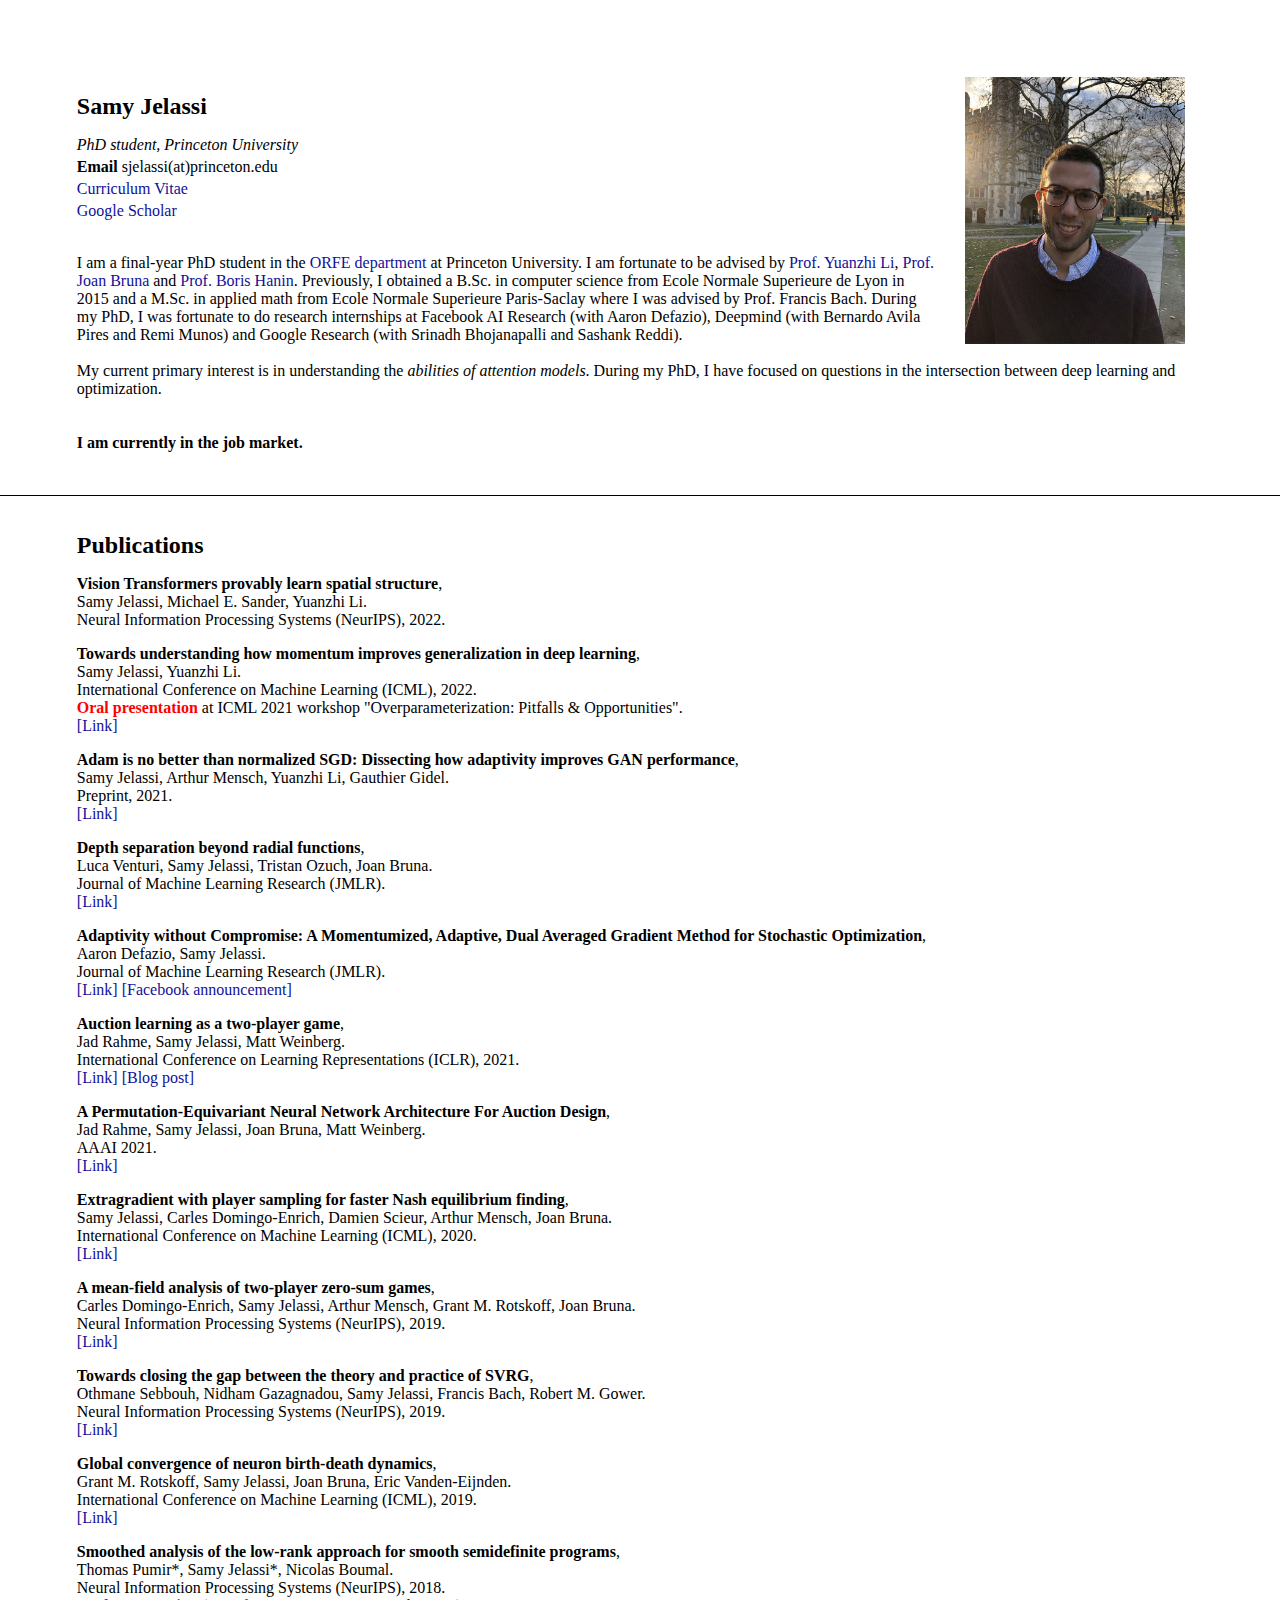
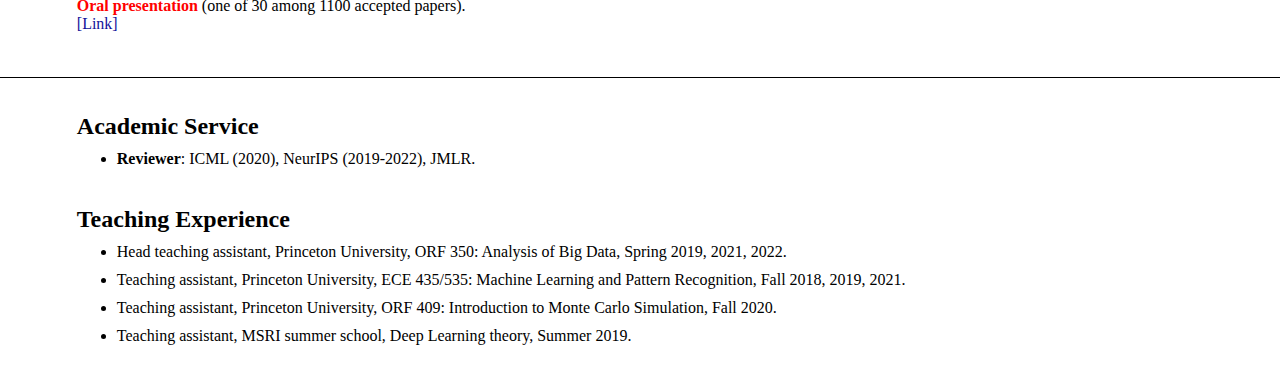
==== index.html @ eb9775fa "Update index.html" ====
<html>
<head><meta charset="utf-8"><meta name="keywords" content="Jelassi, Samy">
	<link href="style.css" rel="stylesheet" type="text/css" />
	<title>Samy Jelassi</title>
</head>
<body>
<div id="title"></div>

<div class="main" style="padding-right: 1px;"><!-- <div style="float: left; width: 100%"> -->
<div style="float:right; text-align: right"><img src="IMG_copy.jpg" style="margin-left: 30px; margin-right: 30px" width="220px" /></div>

<div style="width:100%">
<p><span class="boldbig">Samy Jelassi</span></p>

<p><em>PhD student,  Princeton University</em></p>

<div style="height:4px;font-size:1px;"></div>
<b>Email</b> sjelassi(at)princeton.edu

<div style="height:4px;font-size:1px;"></div>
<a href="CV.pdf">Curriculum Vitae</a>
  
<div style="height:4px;font-size:1px;"></div>
<a href="https://scholar.google.com/citations?user=jq__G-AAAAAJ&hl=fr&oi=ao">Google Scholar</a>  

<p></p>

<p><br />
I am a final-year PhD student in the <a href="https://orfe.princeton.edu/">ORFE department</a> at Princeton University. I am fortunate to be advised by <a href="https://www.andrew.cmu.edu/user/yuanzhil/">Prof. Yuanzhi Li</a>, <a href="https://cims.nyu.edu/~bruna/">Prof. Joan Bruna</a> and <a href="https://hanin.princeton.edu/">Prof. Boris Hanin</a>. Previously, I obtained a B.Sc. in computer science from Ecole Normale Superieure de Lyon in 2015 and a M.Sc. in applied math from Ecole Normale Superieure Paris-Saclay where I was advised by Prof. Francis Bach. During my PhD, I was fortunate to do research internships at Facebook AI Research (with Aaron Defazio), Deepmind (with Bernardo Avila Pires and Remi Munos) and Google Research (with Srinadh Bhojanapalli and Sashank Reddi).<br />
<br />
My current primary interest is in understanding the <em>abilities of attention models</em>.  During my PhD, I have focused on questions in the intersection between deep learning and optimization.</p>
<br />

<br />

<b>I am currently in the job market.</b>
	
<br />

<br />
	
</div>
<!-- </div> --></div>

<div class="line"></div>
<!-- PUBLICATIONS -->

<div class="main">
<div class="boldbig2">Publications</div>


<div class="boldbig2"></div>
	
<p><b>Vision Transformers provably learn spatial structure</b>,<br />
Samy Jelassi, Michael E. Sander, Yuanzhi Li.<br />
Neural Information Processing Systems (NeurIPS), 2022.<br/>	
	
<p><b>Towards understanding how momentum improves generalization in deep learning</b>,<br />
Samy Jelassi,  Yuanzhi Li.<br />
International Conference on Machine Learning (ICML), 2022.<br/>
<b style='color:red;'>Oral presentation</b> at ICML 2021 workshop "Overparameterization: Pitfalls & Opportunities".<br/>
<a href="https://arxiv.org/pdf/2207.05931.pdf">[Link]</a> 

	
<p><b>Adam is no better than normalized SGD: Dissecting how adaptivity improves GAN performance</b>,<br />
Samy Jelassi, Arthur Mensch, Yuanzhi Li, Gauthier Gidel.<br />
Preprint, 2021.<br/>
<a href="https://openreview.net/pdf?id=D9SuLzhgK9">[Link]</a>
	

<p><b>Depth separation beyond radial functions</b>,<br />
Luca Venturi, Samy Jelassi, Tristan Ozuch, Joan Bruna.<br />
Journal of Machine Learning Research (JMLR).<br/>
<a href="https://arxiv.org/pdf/2102.01621.pdf">[Link]</a>

	
<p><b>Adaptivity without Compromise: A Momentumized, Adaptive, Dual Averaged Gradient Method for Stochastic Optimization</b>,<br />
Aaron Defazio, Samy Jelassi.<br />
Journal of Machine Learning Research (JMLR).<br/>
<a href="https://arxiv.org/pdf/2101.11075.pdf">[Link]</a> <a href="https://twitter.com/MetaAI/status/1376953106123083785">[Facebook announcement]</a> 
	

<p><b>Auction learning as a two-player game</b>,<br />
Jad Rahme, Samy Jelassi, Matt Weinberg.<br />
International Conference on Learning Representations (ICLR), 2021.<br/>
<a href="https://arxiv.org/pdf/2006.05684.pdf">[Link]</a> <a href="https://iclr-blog-track.github.io/2022/03/25/two-player-auction-learning/">[Blog post]</a> 
	
<p><b>A Permutation-Equivariant Neural Network Architecture For Auction Design</b>,<br />
Jad Rahme, Samy Jelassi, Joan Bruna, Matt Weinberg.<br />
AAAI 2021.<br/>
<a href="https://arxiv.org/pdf/2003.01497.pdf">[Link]</a>	

<p><b>Extragradient with player sampling for faster Nash equilibrium finding</b>,<br />
Samy Jelassi, Carles Domingo-Enrich, Damien Scieur, Arthur Mensch, Joan Bruna.<br />
International Conference on Machine Learning (ICML), 2020.<br/>
<a href="https://arxiv.org/pdf/1908.02725.pdf">[Link]</a>	
	
<p><b>A mean-field analysis of two-player zero-sum games</b>,<br />
Carles Domingo-Enrich, Samy Jelassi, Arthur Mensch, Grant M. Rotskoff, Joan Bruna.<br />
Neural Information Processing Systems (NeurIPS), 2019.<br/>
<a href="https://arxiv.org/pdf/2002.06277.pdf">[Link]</a>


<p><b>Towards closing the gap between the theory and practice of SVRG</b>,<br />
Othmane Sebbouh, Nidham Gazagnadou, Samy Jelassi, Francis Bach, Robert M. Gower.<br />
Neural Information Processing Systems (NeurIPS), 2019.<br/>
<a href="https://arxiv.org/pdf/1908.02725.pdf">[Link]</a>	
	
<p><b>Global convergence of neuron birth-death dynamics</b>,<br />
Grant M. Rotskoff, Samy Jelassi, Joan Bruna, Eric Vanden-Eijnden.<br />
International Conference on Machine Learning (ICML), 2019.<br/>
<a href="https://arxiv.org/pdf/1902.01843.pdf">[Link]</a>	

<p><b>Smoothed analysis of the low-rank approach for smooth semidefinite programs</b>,<br />
Thomas Pumir<span>&#42;</span>, Samy Jelassi<span>&#42;</span>, Nicolas Boumal.<br />
Neural Information Processing Systems (NeurIPS), 2018.<br/>
<b style='color:red;'>Oral presentation</b> (one of 30 among 1100 accepted papers).<br/>
<a href="https://arxiv.org/pdf/1806.03763.pdf">[Link]</a>	
	
</div>


<br />
	
<div class="line"></div>	

<div class="main">
	
<!-- PROFESSIONAL ACTIVITIES -->
<div class="boldbig2">Academic Service</div>

<ul>
	
	<li><b>Reviewer</b>:  ICML (2020), NeurIPS (2019-2022), JMLR.
	<ul>
	</ul>

	<ul>
	</ul>
	</li>
</ul>
<br />
<!-- Teaching Assistantships -->
<div class="boldbig2">Teaching Experience</div>

<ul>
	<li>Head teaching assistant, Princeton University, ORF 350: Analysis of Big Data, Spring 2019, 2021, 2022.
	<ul>
	</ul>
	</li>
	
	<li>Teaching assistant, Princeton University, ECE 435/535: Machine Learning and Pattern Recognition, Fall 2018, 2019, 2021.
	<ul>
	</ul>
	</li>
	
	<li>Teaching assistant, Princeton University, ORF 409: Introduction to Monte Carlo Simulation, Fall 2020.
	<ul>
	</ul>
	</li>
	
	<li>Teaching assistant, MSRI summer school, Deep Learning theory, Summer 2019.
	<ul>
	</ul>
	</li>
</ul>
</div>
</div>
</body>
</html>
---- style.css ----
body {
  margin: 0;
}

#title {
  margin: 0 5% 0 0;
  padding: 2% 5% 2% 4%;
  border-right: 0px dashed #000;
/*  border-left: 1px solid #000; */
/*  background-color: #abc;  */
}

.boldbig {
  font-size: 150%;
  font-weight: bold;
}
.boldbig2 {
  font-size: 150%;
  font-weight: bold;
  margin-bottom: 10px;
  margin-top: 10px;
}
.main {
  margin: 0 5% 0 0;
  padding: 2% 6% 2% 6%;
  border-right: 0px solid #000;
/*  line-height: 150%; */
/*  border-left: 1px solid #000; */
/*  background-color: #def; */
  _padding-top: 3%; 
}

.poem {
  white-space: pre;
}

#footer {
  margin: 0 5% 0 0;
  padding: 2% 6% 2% 6%;
  border-right: 0px dashed #000;
/*  border-left: 1px solid #000; */
  font-size: 80%;
  height: 30px;
/*  background-color: #cde; */
}
.post {
  padding: 2% 0 2% 0;
  font-size: 80%;
  line-height: 150%;
}
.zimbol {
  color: #999;
  font-size: 80%;
}
img {
  vertical-align: middle;
/*  margin-right: 5px;
  margin-bottom: 5px; */
}
p {
  margin-bottom: 5px;
}
ul {
  margin: 0;
  margin-top: 10px;
}
ul.li {
  margin: 0;
  padding: 0;
}
a {
  text-decoration:none;
}
a:link, a:active, a:visited{
  color: #119;
}
a:hover {
  color: #090;
  /* border-bottom: 1px dashed #090; */
  padding-bottom: 1px;
}
table {
  margin: 0;
}
table td {
  padding: 0;
  padding-left: 50px;
  vertical-align: top;
}
.line {
  border-bottom: 1px solid #000;
}
.dline {
  border-bottom: 1px dashed #777;
}

p {
  margin-bottom: 0px;
}

/* Container holding the image and the text */
.container {
    position: relative;
    text-align: left;
    color: black;
}

/* Bottom left text */
.bottom-left {
    position: absolute;
    bottom: 8px;
    left: 16px;
    right: 200px;
}

/* Top left text */
.top-left {
    position: absolute;
    top: 8px;
    left: 16px;
    right: 200px;
}

/* Top right text */
.top-right {
    position: absolute;
    top: 8px;
    right: 16px;
}

/* Bottom right text */
.bottom-right {
    position: absolute;
    bottom: 8px;
    right: 16px;
}

/* Centered text */
.centered {
    position: absolute;
    top: 50%;
    left: 50%;
    transform: translate(-50%, -50%);
}
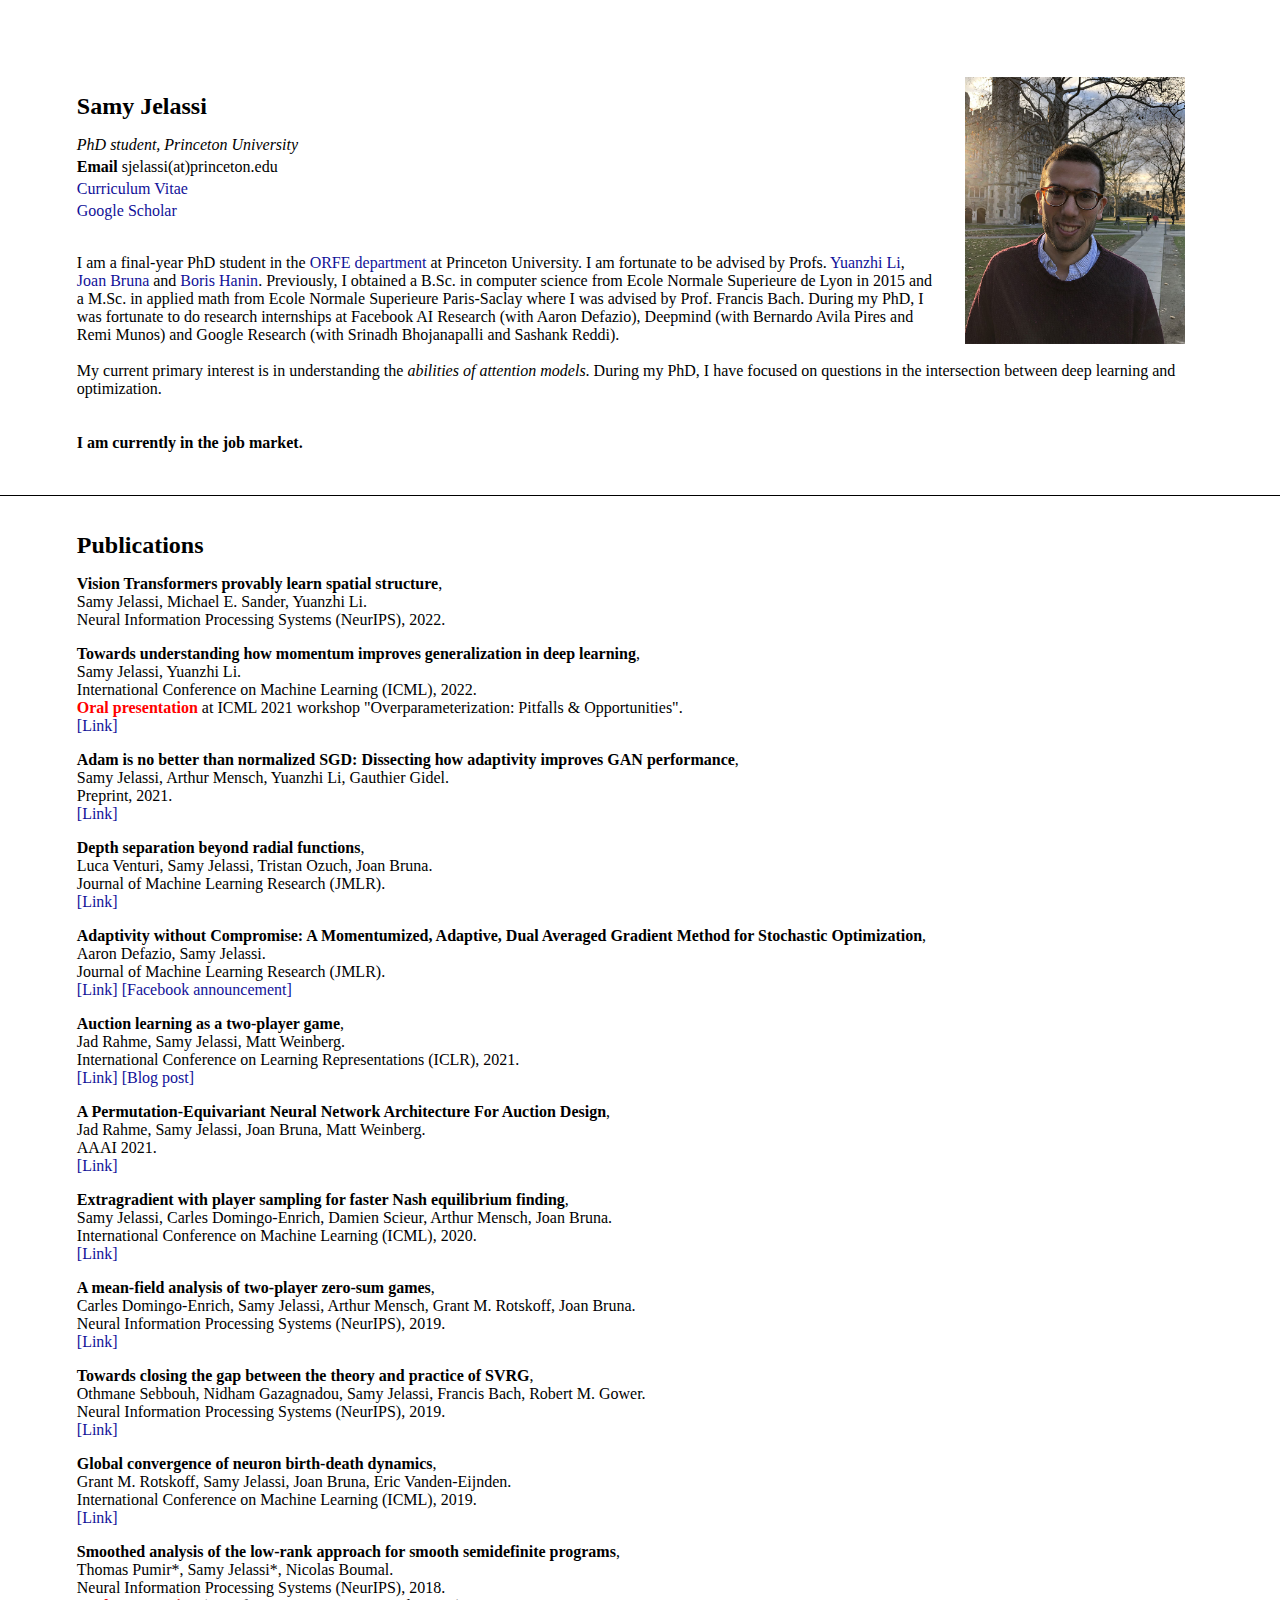
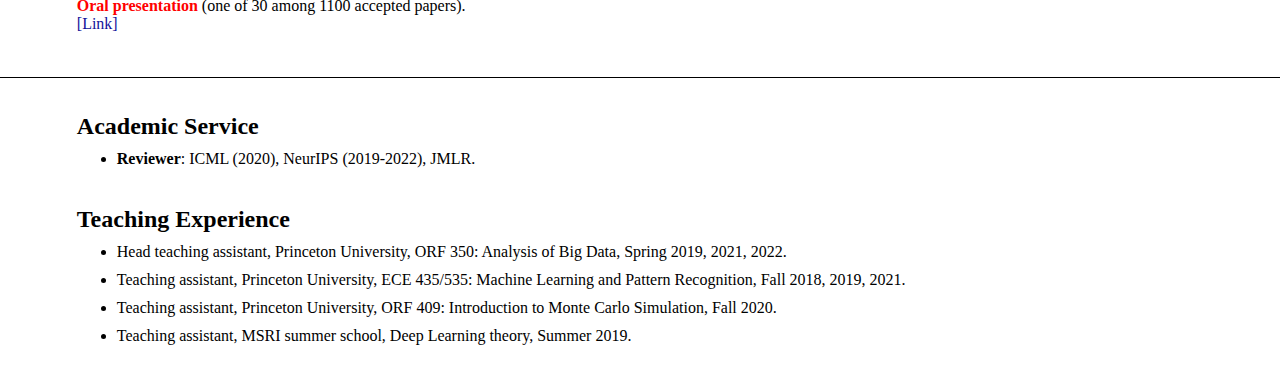
==== commit b665c294: "Update index.html" ====
--- a/index.html
+++ b/index.html
@@ -26,7 +26,7 @@
 <p></p>
 
 <p><br />
-I am a final-year PhD student in the <a href="https://orfe.princeton.edu/">ORFE department</a> at Princeton University. I am fortunate to be advised by <a href="https://www.andrew.cmu.edu/user/yuanzhil/">Prof. Yuanzhi Li</a>, <a href="https://cims.nyu.edu/~bruna/">Prof. Joan Bruna</a> and <a href="https://hanin.princeton.edu/">Prof. Boris Hanin</a>. Previously, I obtained a B.Sc. in computer science from Ecole Normale Superieure de Lyon in 2015 and a M.Sc. in applied math from Ecole Normale Superieure Paris-Saclay where I was advised by Prof. Francis Bach. During my PhD, I was fortunate to do research internships at Facebook AI Research (with Aaron Defazio), Deepmind (with Bernardo Avila Pires and Remi Munos) and Google Research (with Srinadh Bhojanapalli and Sashank Reddi).<br />
+I am a final-year PhD student in the <a href="https://orfe.princeton.edu/">ORFE department</a> at Princeton University. I am fortunate to be advised by Profs. <a href="https://www.andrew.cmu.edu/user/yuanzhil/">Yuanzhi Li</a>, <a href="https://cims.nyu.edu/~bruna/">Joan Bruna</a> and <a href="https://hanin.princeton.edu/">Boris Hanin</a>. Previously, I obtained a B.Sc. in computer science from Ecole Normale Superieure de Lyon in 2015 and a M.Sc. in applied math from Ecole Normale Superieure Paris-Saclay where I was advised by Prof. Francis Bach. During my PhD, I was fortunate to do research internships at Facebook AI Research (with Aaron Defazio), Deepmind (with Bernardo Avila Pires and Remi Munos) and Google Research (with Srinadh Bhojanapalli and Sashank Reddi).<br />
 <br />
 My current primary interest is in understanding the <em>abilities of attention models</em>.  During my PhD, I have focused on questions in the intersection between deep learning and optimization.</p>
 <br />
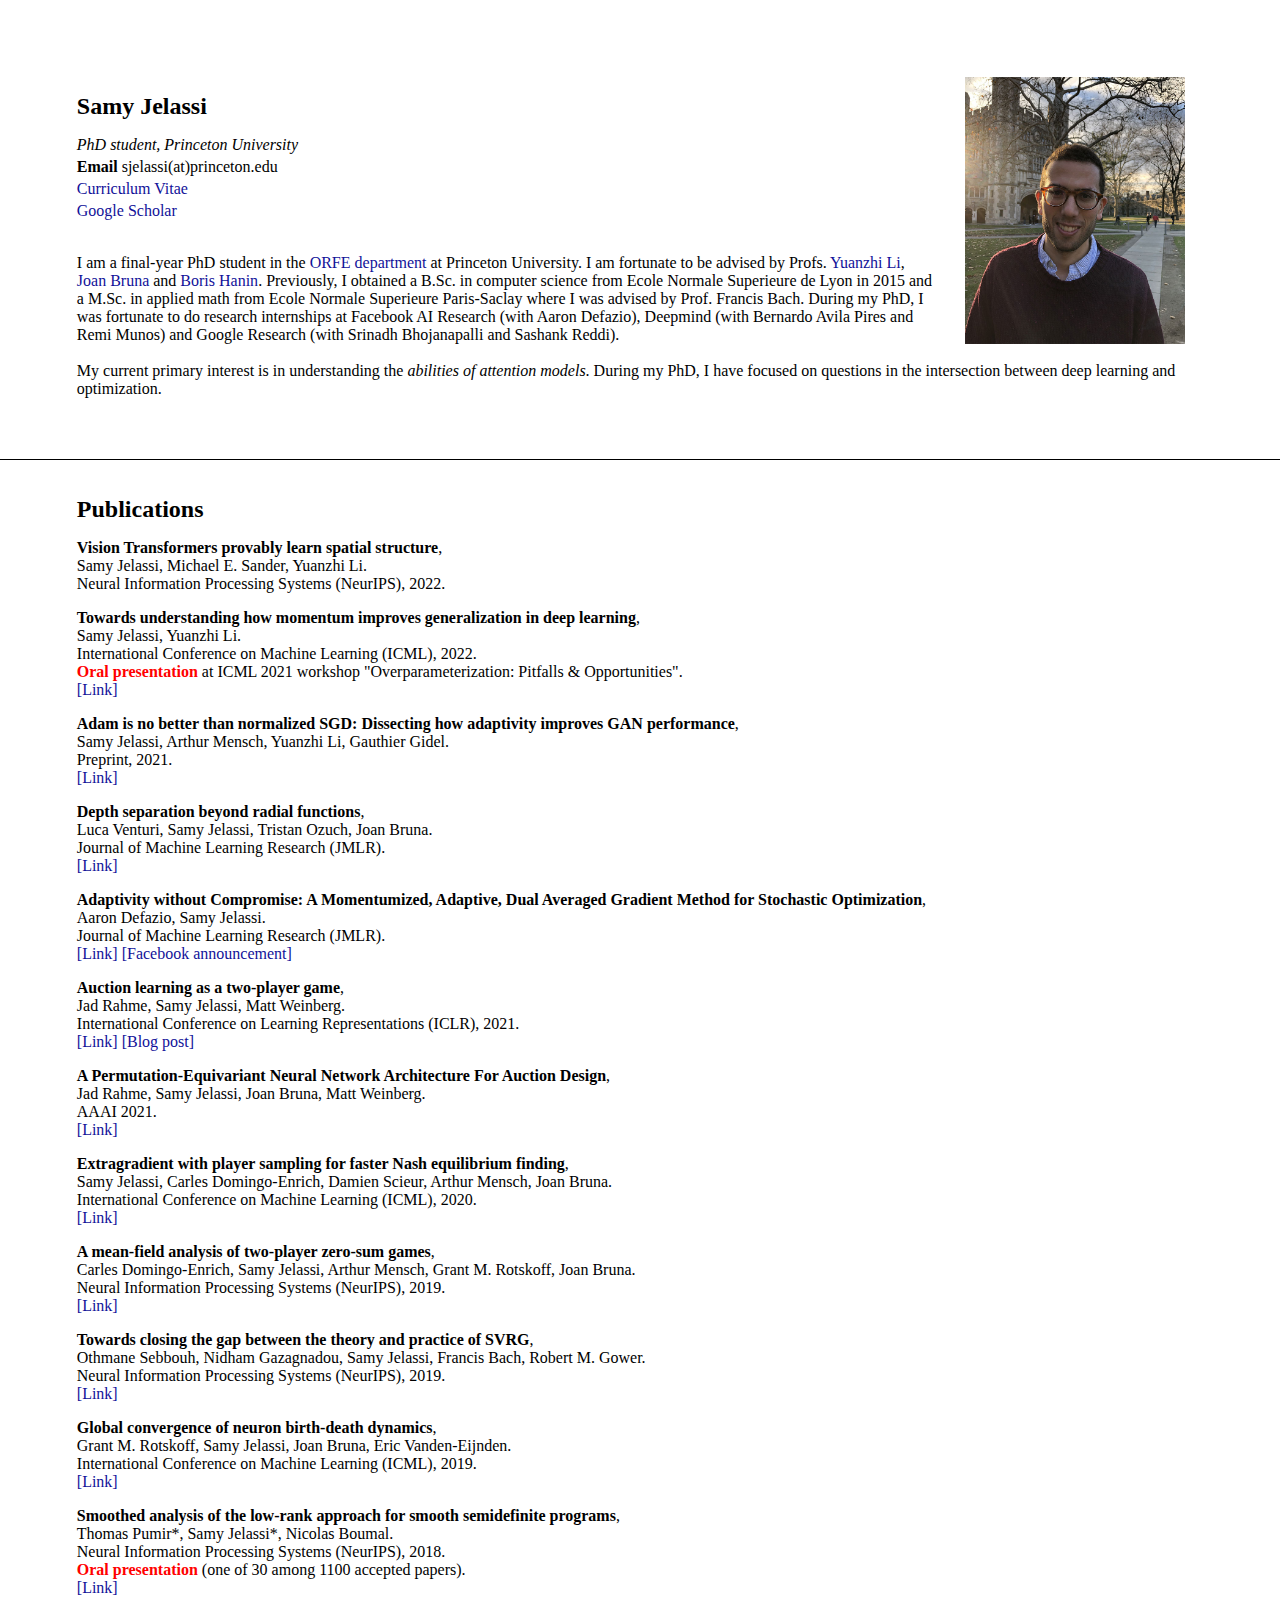
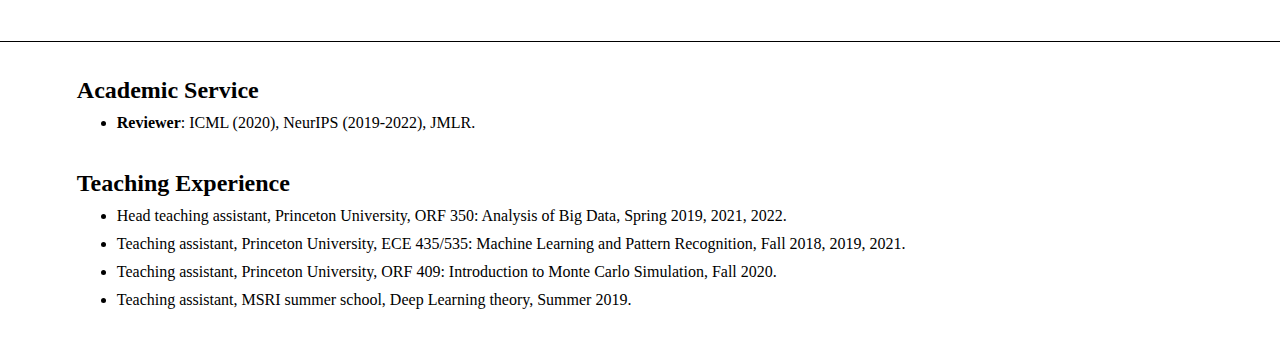
==== commit 1841c682: "Update index.html" ====
--- a/index.html
+++ b/index.html
@@ -33,11 +33,6 @@
 
 <br />
 
-<b>I am currently in the job market.</b>
-	
-<br />
-
-<br />
 	
 </div>
 <!-- </div> --></div>
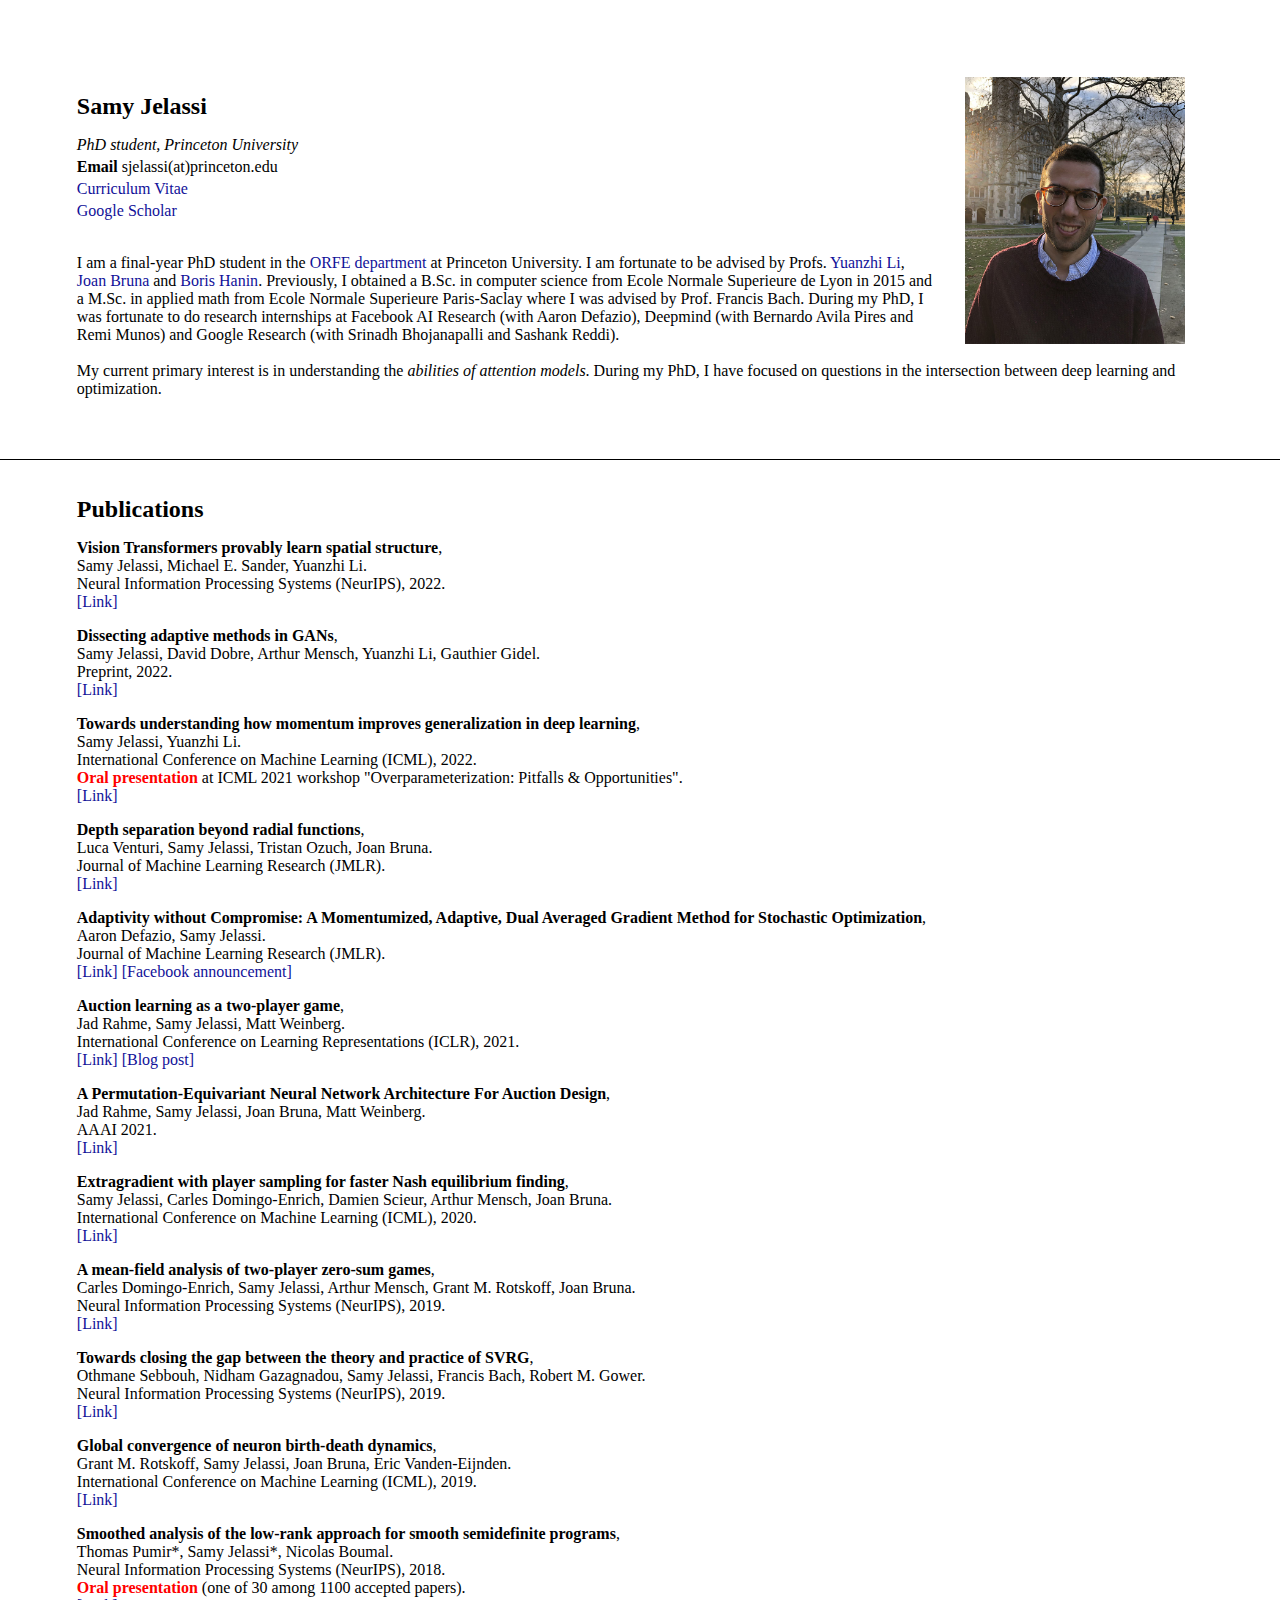
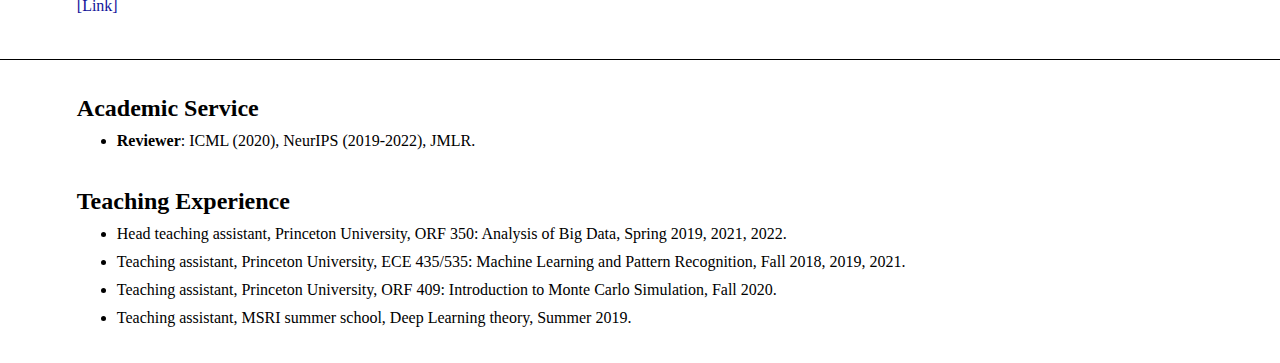
==== commit 13ce2553: "Update index.html" ====
--- a/index.html
+++ b/index.html
@@ -49,6 +49,12 @@
 <p><b>Vision Transformers provably learn spatial structure</b>,<br />
 Samy Jelassi, Michael E. Sander, Yuanzhi Li.<br />
 Neural Information Processing Systems (NeurIPS), 2022.<br/>	
+<a href="https://arxiv.org/pdf/2210.09221.pdf">[Link]</a> 
+
+<p><b>Dissecting adaptive methods in GANs</b>,<br />
+Samy Jelassi, David Dobre, Arthur Mensch, Yuanzhi Li, Gauthier Gidel.<br />
+Preprint, 2022.<br/>
+<a href="https://arxiv.org/pdf/2210.04319.pdf">[Link]</a>
 	
 <p><b>Towards understanding how momentum improves generalization in deep learning</b>,<br />
 Samy Jelassi,  Yuanzhi Li.<br />
@@ -56,12 +62,6 @@
 <b style='color:red;'>Oral presentation</b> at ICML 2021 workshop "Overparameterization: Pitfalls & Opportunities".<br/>
 <a href="https://arxiv.org/pdf/2207.05931.pdf">[Link]</a> 
 
-	
-<p><b>Adam is no better than normalized SGD: Dissecting how adaptivity improves GAN performance</b>,<br />
-Samy Jelassi, Arthur Mensch, Yuanzhi Li, Gauthier Gidel.<br />
-Preprint, 2021.<br/>
-<a href="https://openreview.net/pdf?id=D9SuLzhgK9">[Link]</a>
-	
 
 <p><b>Depth separation beyond radial functions</b>,<br />
 Luca Venturi, Samy Jelassi, Tristan Ozuch, Joan Bruna.<br />
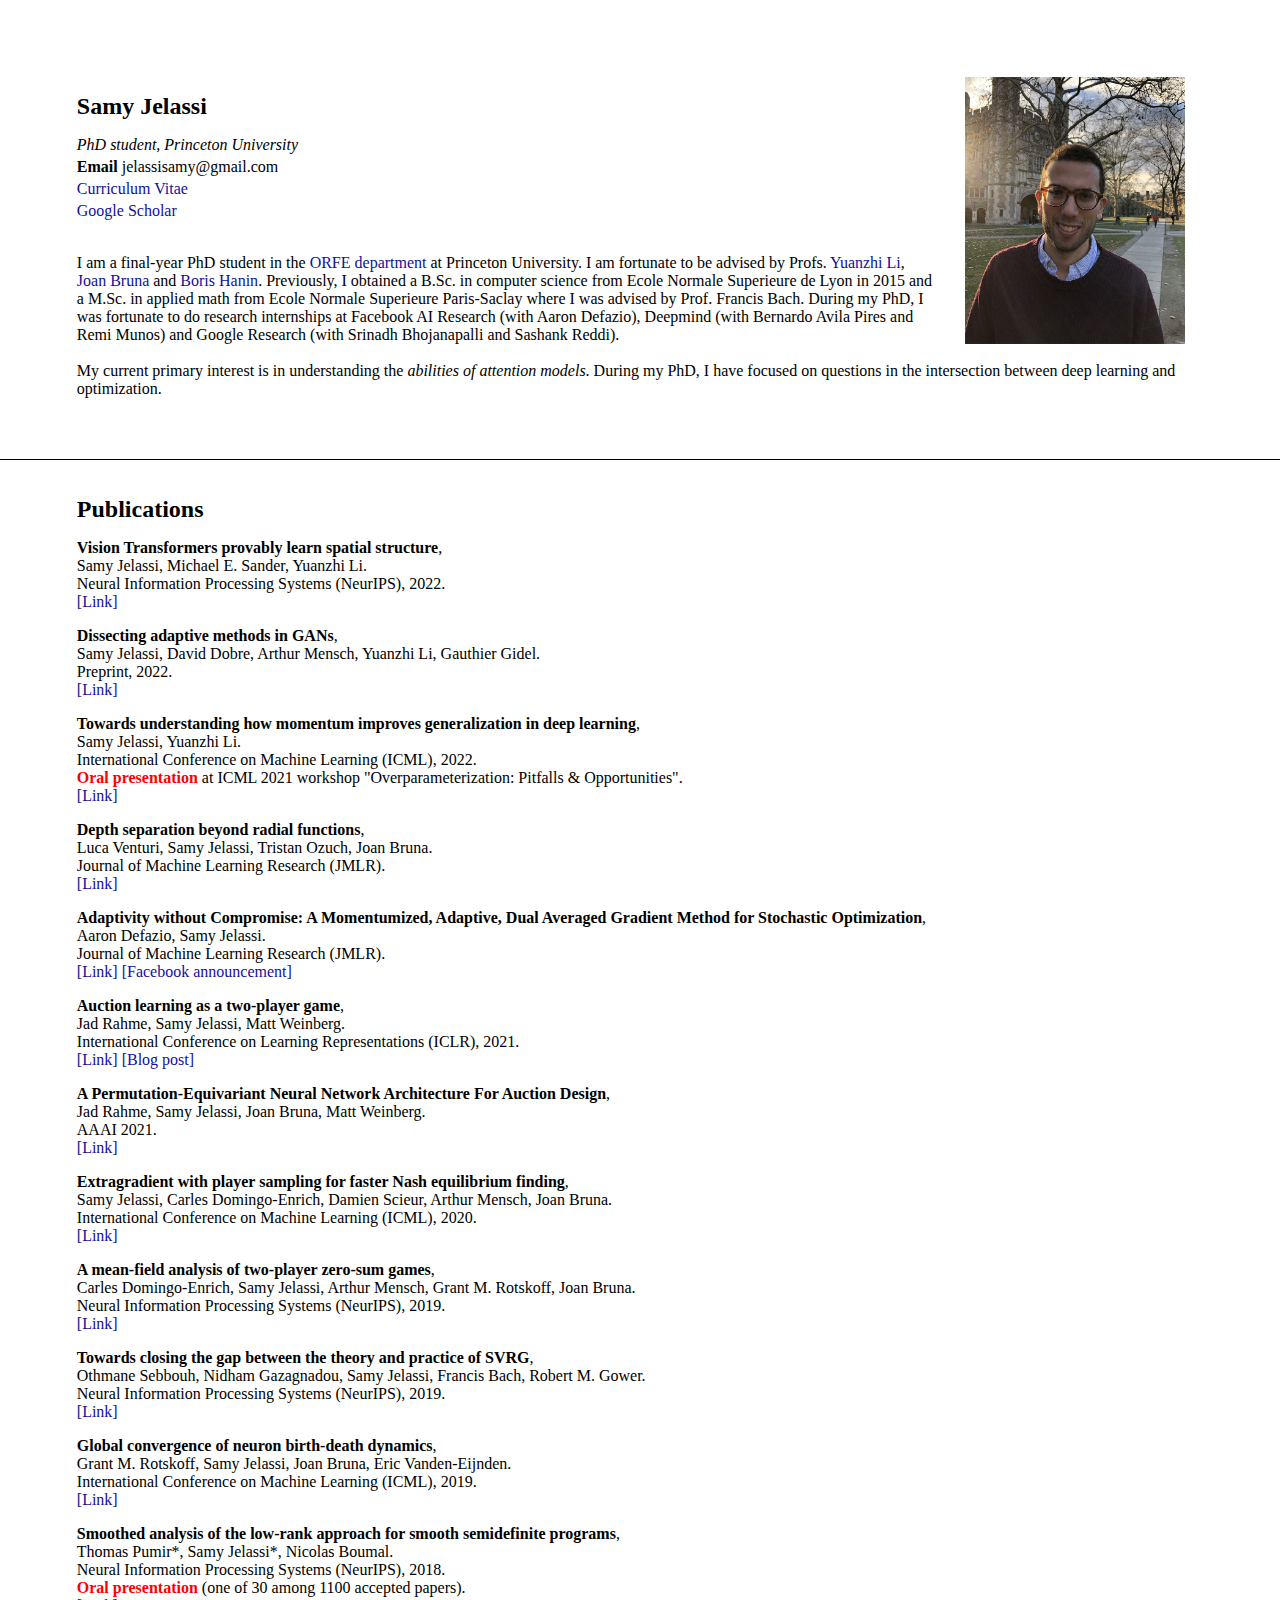
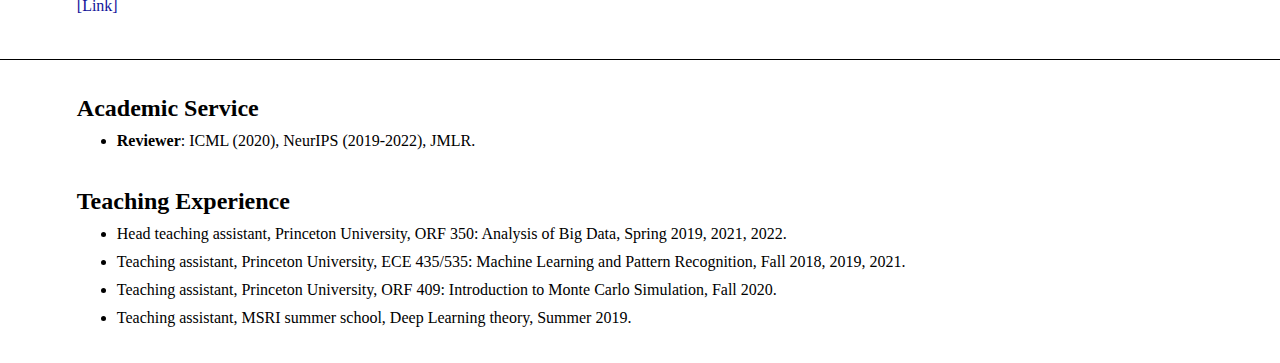
==== commit 22c5eb94: "Update index.html" ====
--- a/index.html
+++ b/index.html
@@ -15,7 +15,7 @@
 <p><em>PhD student,  Princeton University</em></p>
 
 <div style="height:4px;font-size:1px;"></div>
-<b>Email</b> sjelassi(at)princeton.edu
+<b>Email</b> jelassisamy@gmail.com
 
 <div style="height:4px;font-size:1px;"></div>
 <a href="CV.pdf">Curriculum Vitae</a>
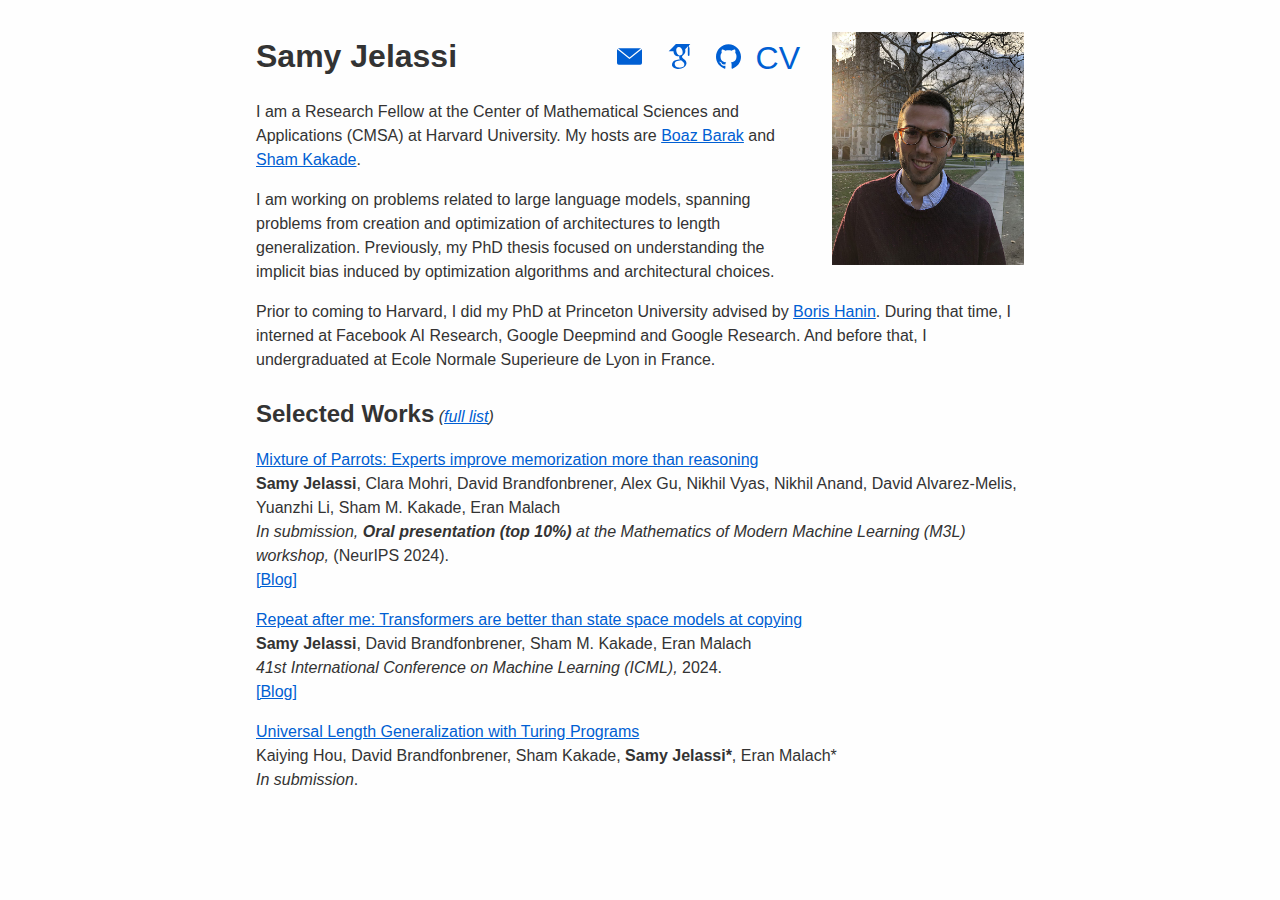
==== commit 28483ad2: "Rename website.html to index.html" ====
--- a/index.html
+++ b/index.html
@@ -1,165 +1,289 @@
-<html>
-<head><meta charset="utf-8"><meta name="keywords" content="Jelassi, Samy">
-	<link href="style.css" rel="stylesheet" type="text/css" />
-	<title>Samy Jelassi</title>
+<!DOCTYPE html>
+<!-- saved from url=(0024)https://sjelassi.github.io/ -->
+<html lang="en"><head><meta http-equiv="Content-Type" content="text/html; charset=UTF-8">
+
+    
+    <meta name="viewport" content="width=device-width, initial-scale=1, viewport-fit=cover">
+    <title>sjelassi.github.io</title>
+
+
+    <!-- Search Engine -->
+    <meta name="description" content="Samy Jelassi, Research Scientist">
+    <meta name="image" content="http://sjelassi.github.io/images/me_small.jpg">
+
+    <!-- Schema.org for Google -->
+    <meta itemprop="name" content="sjelassi.github.io">
+    <meta itemprop="description" content="Samy Jelassi, Research Scientist">
+    <meta itemprop="image" content="http://sjelassi.github.io/images/me_small.jpg">
+
+    <!-- Open Graph general (Facebook, Pinterest & Google+) -->
+    <meta name="og:title" content="sjelassi.github.io">
+    <meta name="og:description" content="Samy Jelassi, Research Scientist">
+    <meta name="og:image" content="http://sjelassi.github.io/images/me_small.jpg">
+    <meta name="og:url" content="http://sjelassi.github.io">
+    <meta name="og:site_name" content="sjelassi.github.io">
+    <meta name="og:type" content="website">
+
+    <!-- Inline stylesheet since there isn't a lot of classes -->
+    <style>
+
+        /* Browser reset */
+        html {
+            box-sizing: border-box;
+            line-height: 1.15;
+            -webkit-text-size-adjust: 100%;
+        }
+
+        *,
+        *::before,
+        *::after {
+            box-sizing: inherit;
+        }
+
+        /* roboto-regular - latin */
+        @font-face {
+          font-family: 'Roboto';
+          font-style: normal;
+          font-weight: 400;
+          src: url('../fonts/roboto-v18-latin-regular.eot'); /* IE9 Compat Modes */
+          src: local('Roboto'), local('Roboto-Regular'),
+               url('../fonts/roboto-v18-latin-regular.eot?#iefix') format('embedded-opentype'), /* IE6-IE8 */
+               url('../fonts/roboto-v18-latin-regular.woff2') format('woff2'), /* Super Modern Browsers */
+               url('../fonts/roboto-v18-latin-regular.woff') format('woff'), /* Modern Browsers */
+               url('../fonts/roboto-v18-latin-regular.ttf') format('truetype'), /* Safari, Android, iOS */
+               url('../fonts/roboto-v18-latin-regular.svg#Roboto') format('svg'); /* Legacy iOS */
+        }
+        /* roboto-italic - latin */
+        @font-face {
+          font-family: 'Roboto';
+          font-style: italic;
+          font-weight: 400;
+          src: url('../fonts/roboto-v18-latin-italic.eot'); /* IE9 Compat Modes */
+          src: local('Roboto Italic'), local('Roboto-Italic'),
+               url('../fonts/roboto-v18-latin-italic.eot?#iefix') format('embedded-opentype'), /* IE6-IE8 */
+               url('../fonts/roboto-v18-latin-italic.woff2') format('woff2'), /* Super Modern Browsers */
+               url('../fonts/roboto-v18-latin-italic.woff') format('woff'), /* Modern Browsers */
+               url('../fonts/roboto-v18-latin-italic.ttf') format('truetype'), /* Safari, Android, iOS */
+               url('../fonts/roboto-v18-latin-italic.svg#Roboto') format('svg'); /* Legacy iOS */
+        }
+        /* roboto-700 - latin */
+        @font-face {
+          font-family: 'Roboto';
+          font-style: normal;
+          font-weight: 700;
+          src: url('../fonts/roboto-v18-latin-700.eot'); /* IE9 Compat Modes */
+          src: local('Roboto Bold'), local('Roboto-Bold'),
+               url('../fonts/roboto-v18-latin-700.eot?#iefix') format('embedded-opentype'), /* IE6-IE8 */
+               url('../fonts/roboto-v18-latin-700.woff2') format('woff2'), /* Super Modern Browsers */
+               url('../fonts/roboto-v18-latin-700.woff') format('woff'), /* Modern Browsers */
+               url('../fonts/roboto-v18-latin-700.ttf') format('truetype'), /* Safari, Android, iOS */
+               url('../fonts/roboto-v18-latin-700.svg#Roboto') format('svg'); /* Legacy iOS */
+        }
+
+        body {
+
+            /* Nice light gray background to offset the text a little */
+            background-color: #fefefe;
+            color: #333;
+            margin: 0 auto;
+            max-width: 50em;
+
+            /* System fonts as fallbacks */
+            font-family: "Roboto", -apple-system, BlinkMacSystemFont, ".SFNSText-Regular", "San Francisco", "Segoe UI", "Helvetica Neue", "Lucida Grande", sans-serif;
+            line-height: 1.5;
+            padding: 2em 1em;
+            scroll-behavior: smooth;
+        }
+
+        h1,
+        h2,
+        strong {
+            color: #333;
+            font-family: "Roboto", -apple-system, BlinkMacSystemFont, ".SFNSText-Regular", "San Francisco", "Segoe UI", "Helvetica Neue", "Lucida Grande", sans-serif;
+        }
+
+        h2 a {
+            color: #333;
+        }
+
+        h2 {
+            display: inline;
+        }
+
+        section {
+            margin-top: 1.5em;
+        }
+
+        a {
+            color: #005fd3;
+        }
+
+        .headshot {
+            float: right;
+            width: 14em;
+            padding-left: 2em;
+        }
+
+        .headshot img {
+            width: 100%;
+        }
+
+        @media (max-width: 650px) {
+            .headshot {
+                width: 10em;
+            }
+        }
+
+        header {
+            display: flex;
+            align-items: center;
+            justify-content: space-between;
+            flex-flow: row;
+        }
+
+        @media (max-width: 650px) {
+            header {
+                display: flex;
+                align-items: baseline;
+                flex-flow: column;
+            }
+
+            .social-links {
+                margin-top: 0.5em;
+            }
+        }
+
+        @media (max-width: 390px) {
+            header {
+                width: 8em;
+            }
+
+            .social-links {
+                width: 8em;
+            }
+        }
+
+        .social-links a {
+            text-decoration: none;
+        }
+
+        svg {
+            margin-left: 10px;
+            margin-right: 10px;
+            height: 25px;
+            width: 25px;
+        }
+
+        svg path {
+            fill: #005fd3;
+        }
+
+        /* Show/hide for lab info etc. */
+        #lab-info {
+            margin-left: 14px;
+            display: none;
+        }
+        #lab-info:target {
+            display:block;
+        }
+
+        p + ul {
+            margin-top: -10px;
+        }
+
+        /* Indent details/summary lists */
+        details {
+            margin-left: 28px;
+            margin-bottom: 2px;
+        }
+
+        summary {
+            margin-top: 2px;
+            margin-left: -14px;
+            font-weight: bold;
+        }
+
+    </style>
 </head>
+
 <body>
-<div id="title"></div>
-
-<div class="main" style="padding-right: 1px;"><!-- <div style="float: left; width: 100%"> -->
-<div style="float:right; text-align: right"><img src="IMG_copy.jpg" style="margin-left: 30px; margin-right: 30px" width="220px" /></div>
-
-<div style="width:100%">
-<p><span class="boldbig">Samy Jelassi</span></p>
-
-<p><em>PhD student,  Princeton University</em></p>
-
-<div style="height:4px;font-size:1px;"></div>
-<b>Email</b> jelassisamy@gmail.com
-
-<div style="height:4px;font-size:1px;"></div>
-<a href="CV.pdf">Curriculum Vitae</a>
-  
-<div style="height:4px;font-size:1px;"></div>
-<a href="https://scholar.google.com/citations?user=jq__G-AAAAAJ&hl=fr&oi=ao">Google Scholar</a>  
-
-<p></p>
-
-<p><br />
-I am a final-year PhD student in the <a href="https://orfe.princeton.edu/">ORFE department</a> at Princeton University. I am fortunate to be advised by Profs. <a href="https://www.andrew.cmu.edu/user/yuanzhil/">Yuanzhi Li</a>, <a href="https://cims.nyu.edu/~bruna/">Joan Bruna</a> and <a href="https://hanin.princeton.edu/">Boris Hanin</a>. Previously, I obtained a B.Sc. in computer science from Ecole Normale Superieure de Lyon in 2015 and a M.Sc. in applied math from Ecole Normale Superieure Paris-Saclay where I was advised by Prof. Francis Bach. During my PhD, I was fortunate to do research internships at Facebook AI Research (with Aaron Defazio), Deepmind (with Bernardo Avila Pires and Remi Munos) and Google Research (with Srinadh Bhojanapalli and Sashank Reddi).<br />
-<br />
-My current primary interest is in understanding the <em>abilities of attention models</em>.  During my PhD, I have focused on questions in the intersection between deep learning and optimization.</p>
-<br />
-
-<br />
-
-	
-</div>
-<!-- </div> --></div>
-
-<div class="line"></div>
-<!-- PUBLICATIONS -->
-
-<div class="main">
-<div class="boldbig2">Publications</div>
-
-
-<div class="boldbig2"></div>
-	
-<p><b>Vision Transformers provably learn spatial structure</b>,<br />
-Samy Jelassi, Michael E. Sander, Yuanzhi Li.<br />
-Neural Information Processing Systems (NeurIPS), 2022.<br/>	
-<a href="https://arxiv.org/pdf/2210.09221.pdf">[Link]</a> 
-
-<p><b>Dissecting adaptive methods in GANs</b>,<br />
-Samy Jelassi, David Dobre, Arthur Mensch, Yuanzhi Li, Gauthier Gidel.<br />
-Preprint, 2022.<br/>
-<a href="https://arxiv.org/pdf/2210.04319.pdf">[Link]</a>
-	
-<p><b>Towards understanding how momentum improves generalization in deep learning</b>,<br />
-Samy Jelassi,  Yuanzhi Li.<br />
-International Conference on Machine Learning (ICML), 2022.<br/>
-<b style='color:red;'>Oral presentation</b> at ICML 2021 workshop "Overparameterization: Pitfalls & Opportunities".<br/>
-<a href="https://arxiv.org/pdf/2207.05931.pdf">[Link]</a> 
-
-
-<p><b>Depth separation beyond radial functions</b>,<br />
-Luca Venturi, Samy Jelassi, Tristan Ozuch, Joan Bruna.<br />
-Journal of Machine Learning Research (JMLR).<br/>
-<a href="https://arxiv.org/pdf/2102.01621.pdf">[Link]</a>
-
-	
-<p><b>Adaptivity without Compromise: A Momentumized, Adaptive, Dual Averaged Gradient Method for Stochastic Optimization</b>,<br />
-Aaron Defazio, Samy Jelassi.<br />
-Journal of Machine Learning Research (JMLR).<br/>
-<a href="https://arxiv.org/pdf/2101.11075.pdf">[Link]</a> <a href="https://twitter.com/MetaAI/status/1376953106123083785">[Facebook announcement]</a> 
-	
-
-<p><b>Auction learning as a two-player game</b>,<br />
-Jad Rahme, Samy Jelassi, Matt Weinberg.<br />
-International Conference on Learning Representations (ICLR), 2021.<br/>
-<a href="https://arxiv.org/pdf/2006.05684.pdf">[Link]</a> <a href="https://iclr-blog-track.github.io/2022/03/25/two-player-auction-learning/">[Blog post]</a> 
-	
-<p><b>A Permutation-Equivariant Neural Network Architecture For Auction Design</b>,<br />
-Jad Rahme, Samy Jelassi, Joan Bruna, Matt Weinberg.<br />
-AAAI 2021.<br/>
-<a href="https://arxiv.org/pdf/2003.01497.pdf">[Link]</a>	
-
-<p><b>Extragradient with player sampling for faster Nash equilibrium finding</b>,<br />
-Samy Jelassi, Carles Domingo-Enrich, Damien Scieur, Arthur Mensch, Joan Bruna.<br />
-International Conference on Machine Learning (ICML), 2020.<br/>
-<a href="https://arxiv.org/pdf/1908.02725.pdf">[Link]</a>	
-	
-<p><b>A mean-field analysis of two-player zero-sum games</b>,<br />
-Carles Domingo-Enrich, Samy Jelassi, Arthur Mensch, Grant M. Rotskoff, Joan Bruna.<br />
-Neural Information Processing Systems (NeurIPS), 2019.<br/>
-<a href="https://arxiv.org/pdf/2002.06277.pdf">[Link]</a>
-
-
-<p><b>Towards closing the gap between the theory and practice of SVRG</b>,<br />
-Othmane Sebbouh, Nidham Gazagnadou, Samy Jelassi, Francis Bach, Robert M. Gower.<br />
-Neural Information Processing Systems (NeurIPS), 2019.<br/>
-<a href="https://arxiv.org/pdf/1908.02725.pdf">[Link]</a>	
-	
-<p><b>Global convergence of neuron birth-death dynamics</b>,<br />
-Grant M. Rotskoff, Samy Jelassi, Joan Bruna, Eric Vanden-Eijnden.<br />
-International Conference on Machine Learning (ICML), 2019.<br/>
-<a href="https://arxiv.org/pdf/1902.01843.pdf">[Link]</a>	
-
-<p><b>Smoothed analysis of the low-rank approach for smooth semidefinite programs</b>,<br />
-Thomas Pumir<span>&#42;</span>, Samy Jelassi<span>&#42;</span>, Nicolas Boumal.<br />
-Neural Information Processing Systems (NeurIPS), 2018.<br/>
-<b style='color:red;'>Oral presentation</b> (one of 30 among 1100 accepted papers).<br/>
-<a href="https://arxiv.org/pdf/1806.03763.pdf">[Link]</a>	
-	
-</div>
-
-
-<br />
-	
-<div class="line"></div>	
-
-<div class="main">
-	
-<!-- PROFESSIONAL ACTIVITIES -->
-<div class="boldbig2">Academic Service</div>
-
-<ul>
-	
-	<li><b>Reviewer</b>:  ICML (2020), NeurIPS (2019-2022), JMLR.
-	<ul>
-	</ul>
-
-	<ul>
-	</ul>
-	</li>
-</ul>
-<br />
-<!-- Teaching Assistantships -->
-<div class="boldbig2">Teaching Experience</div>
-
-<ul>
-	<li>Head teaching assistant, Princeton University, ORF 350: Analysis of Big Data, Spring 2019, 2021, 2022.
-	<ul>
-	</ul>
-	</li>
-	
-	<li>Teaching assistant, Princeton University, ECE 435/535: Machine Learning and Pattern Recognition, Fall 2018, 2019, 2021.
-	<ul>
-	</ul>
-	</li>
-	
-	<li>Teaching assistant, Princeton University, ORF 409: Introduction to Monte Carlo Simulation, Fall 2020.
-	<ul>
-	</ul>
-	</li>
-	
-	<li>Teaching assistant, MSRI summer school, Deep Learning theory, Summer 2019.
-	<ul>
-	</ul>
-	</li>
-</ul>
-</div>
-</div>
-</body>
-</html>
+    <!-- Make details work on IE -->
+    <script src="./website_files/index.min.js" async=""></script>
+    <!-- Headshot -->
+    <div class="headshot">
+        <a href="https://sjelassi.github.io/images/me.jpg"><img src="./website_files/me_small.jpg" alt="Samy Jelassi Headshot" title="Samy Jelassi Headshot"></a>
+    </div>
+
+    <!-- Header with social links -->
+    <header>
+        <h1 style="margin-top: 0px; margin-bottom: 4px">Samy Jelassi</h1>
+
+        <div class="social-links">
+            <a href="mailto:jelassisamy@gmail.com"> <svg xmlns="http://www.w3.org/2000/svg" viewBox="0 0 36 24">
+                    <g>
+                        <path class="cls-1" d="M18,13.47,34.52.25A2.55,2.55,0,0,0,33.43,0H2.57a2.55,2.55,0,0,0-1.1.25Z"></path>
+                        <path class="cls-1" d="M35.74,1.46l-.06.07L18.54,15.24a.86.86,0,0,1-1.07,0L.32,1.53.26,1.46A2.54,2.54,0,0,0,0,2.57V21.43A2.57,2.57,0,0,0,2.57,24H33.43A2.57,2.57,0,0,0,36,21.43V2.57A2.55,2.55,0,0,0,35.74,1.46Z"></path>
+                    </g>
+                </svg> </a>
+                <a href="https://scholar.google.com/citations?user=jq__G-AAAAAJ" target="_blank"> <svg xmlns="http://www.w3.org/2000/svg" width="260" height="300" viewBox="0 0 260 300">
+                    <path d="M103.72829,298.88172 C76.34128,296.29847 55.07609,284.76559 45.35826,267.22554 C41.88286,260.95267 41.53217,259.17959 41.53217,247.88048 C41.53217,236.92091 41.98334,234.4643 45.32507,227.22802 C55.34292,205.5351 81.81566,191.58318 121.07774,187.30412 C128.8195,186.46036 135.15369,185.29711 135.15369,184.71913 C135.15369,184.14113 133.53332,181.17574 131.55287,178.12935 C128.28338,173.10012 127.95204,171.47589 127.95204,160.47801 L127.95204,148.36556 L120.66352,148.36613 C95.21126,148.36813 75.12542,136.82734 65.03001,116.40067 C61.35084,108.95637 60.18949,104.78799 59.59142,96.88019 L58.83097,86.82528 L29.89344,86.82528 L0.95591,86.82528 L44.15096,43.61534 L87.346,0.40541 L173.73232,0.40541 L260.11864,0.40541 L252.63063,7.97238 L245.14262,15.53935 L245.14262,26.8935 C245.14262,35.05352 245.64139,38.54221 246.91555,39.29476 C251.32526,41.89915 251.68958,45.81489 251.68958,90.60576 C251.68958,120.92264 251.21713,136.18648 250.21033,138.39615 C246.89693,145.66826 235.53195,145.66826 232.21855,138.39615 C230.12498,133.80126 230.16142,47.62569 232.25885,43.02226 C233.09461,41.18796 234.27307,39.68717 234.87763,39.68717 C235.4822,39.68717 235.97151,36.29911 235.96499,32.15816 L235.95319,24.62916 L216.93681,43.74684 C198.13874,62.64504 197.93843,62.9081 199.48873,66.66119 C200.35263,68.75261 201.07886,76.63301 201.10567,84.20649 C201.18037,105.2887 199.00077,109.8059 179.53153,128.9215 C163.79908,144.36813 161.34149,147.91827 161.34149,155.19815 C161.34149,159.77841 166.77833,165.59815 186.76371,182.41089 C200.69031,194.12665 207.39839,202.24827 210.82478,211.54212 C214.67985,221.99874 215.3643,230.71556 213.16028,241.28612 C205.02561,280.30018 159.69108,304.16036 103.72825,298.88172 L103.72829,298.88172 Z M147.82552,283.18755 C154.75843,282.26978 161.10718,280.35673 167.47343,277.26712 C182.12774,270.15523 188.86239,259.963 188.81001,244.97642 C188.75861,230.27494 182.21614,220.86779 161.11753,205.15845 L149.39848,196.43284 L134.74707,197.20777 C111.70669,198.42641 95.8907,203.69967 84.90527,213.8257 C76.58521,221.49484 73.60929,228.25646 73.62507,239.4555 C73.65787,262.75366 92.18981,279.06402 123.36916,283.23638 C134.11128,284.67388 136.63593,284.66884 147.82552,283.18758 L147.82552,283.18755 Z M151.85933,133.13328 C155.64618,131.31754 160.26234,127.84197 162.11749,125.40975 C175.33106,108.08587 168.93712,68.34304 149.51809,47.09552 C141.02561,37.80341 132.23698,33.87543 122.01307,34.80251 C102.63987,36.55921 91.52619,50.26903 91.51737,72.42196 C91.50517,103.13522 108.02842,131.43235 129.04142,136.68421 C135.22411,138.22947 144.11702,136.84554 151.85933,133.13328 Z" transform="translate(-1)"></path></svg> </a>
+                    <g>
+                        <path d="M256,25.4500259 C246.580841,29.6272672 236.458451,32.4504868 225.834156,33.7202333 C236.678503,27.2198053 245.00583,16.9269929 248.927437,4.66307685 C238.779765,10.6812633 227.539325,15.0523376 215.57599,17.408298 C205.994835,7.2006971 192.34506,0.822 177.239197,0.822 C148.232605,0.822 124.716076,24.3375931 124.716076,53.3423116 C124.716076,57.4586875 125.181462,61.4673784 126.076652,65.3112644 C82.4258385,63.1210453 43.7257252,42.211429 17.821398,10.4359288 C13.3005011,18.1929938 10.710443,27.2151234 10.710443,36.8402889 C10.710443,55.061526 19.9835254,71.1374907 34.0762135,80.5557137 C25.4660961,80.2832239 17.3681846,77.9207088 10.2862577,73.9869292 C10.2825122,74.2060448 10.2825122,74.4260967 10.2825122,74.647085 C10.2825122,100.094453 28.3867003,121.322443 52.413563,126.14673 C48.0059695,127.347184 43.3661509,127.988612 38.5755734,127.988612 C35.1914554,127.988612 31.9009766,127.659938 28.694773,127.046602 C35.3777973,147.913145 54.7742053,163.097665 77.7569918,163.52185 C59.7820257,177.607983 37.1354036,186.004604 12.5289147,186.004604 C8.28987161,186.004604 4.10888474,185.75646 0,185.271409 C23.2431033,200.173139 50.8507261,208.867532 80.5109185,208.867532 C177.116529,208.867532 229.943977,128.836982 229.943977,59.4326002 C229.943977,57.1552968 229.893412,54.8901664 229.792282,52.6381454 C240.053257,45.2331635 248.958338,35.9825545 256,25.4500259"></path>
+                    </g>
+                </svg>
+            </a>
+            <a href="http://github.com/sjelassi" target="_blank">
+                <svg xmlns="http://www.w3.org/2000/svg" xmlns:xlink="http://www.w3.org/1999/xlink" width="256px" height="250px" viewBox="0 0 256 250" version="1.1" preserveAspectRatio="xMidYMid">
+                    <g>
+                        <path d="M128.00106,0 C57.3172926,0 0,57.3066942 0,128.00106 C0,184.555281 36.6761997,232.535542 87.534937,249.460899 C93.9320223,250.645779 96.280588,246.684165 96.280588,243.303333 C96.280588,240.251045 96.1618878,230.167899 96.106777,219.472176 C60.4967585,227.215235 52.9826207,204.369712 52.9826207,204.369712 C47.1599584,189.574598 38.770408,185.640538 38.770408,185.640538 C27.1568785,177.696113 39.6458206,177.859325 39.6458206,177.859325 C52.4993419,178.762293 59.267365,191.04987 59.267365,191.04987 C70.6837675,210.618423 89.2115753,204.961093 96.5158685,201.690482 C97.6647155,193.417512 100.981959,187.77078 104.642583,184.574357 C76.211799,181.33766 46.324819,170.362144 46.324819,121.315702 C46.324819,107.340889 51.3250588,95.9223682 59.5132437,86.9583937 C58.1842268,83.7344152 53.8029229,70.715562 60.7532354,53.0843636 C60.7532354,53.0843636 71.5019501,49.6441813 95.9626412,66.2049595 C106.172967,63.368876 117.123047,61.9465949 128.00106,61.8978432 C138.879073,61.9465949 149.837632,63.368876 160.067033,66.2049595 C184.49805,49.6441813 195.231926,53.0843636 195.231926,53.0843636 C202.199197,70.715562 197.815773,83.7344152 196.486756,86.9583937 C204.694018,95.9223682 209.660343,107.340889 209.660343,121.315702 C209.660343,170.478725 179.716133,181.303747 151.213281,184.472614 C155.80443,188.444828 159.895342,196.234518 159.895342,208.176593 C159.895342,225.303317 159.746968,239.087361 159.746968,243.303333 C159.746968,246.709601 162.05102,250.70089 168.53925,249.443941 C219.370432,232.499507 256,184.536204 256,128.00106 C256,57.3066942 198.691187,0 128.00106,0 Z M47.9405593,182.340212 C47.6586465,182.976105 46.6581745,183.166873 45.7467277,182.730227 C44.8183235,182.312656 44.2968914,181.445722 44.5978808,180.80771 C44.8734344,180.152739 45.876026,179.97045 46.8023103,180.409216 C47.7328342,180.826786 48.2627451,181.702199 47.9405593,182.340212 Z M54.2367892,187.958254 C53.6263318,188.524199 52.4329723,188.261363 51.6232682,187.366874 C50.7860088,186.474504 50.6291553,185.281144 51.2480912,184.70672 C51.8776254,184.140775 53.0349512,184.405731 53.8743302,185.298101 C54.7115892,186.201069 54.8748019,187.38595 54.2367892,187.958254 Z M58.5562413,195.146347 C57.7719732,195.691096 56.4895886,195.180261 55.6968417,194.042013 C54.9125733,192.903764 54.9125733,191.538713 55.713799,190.991845 C56.5086651,190.444977 57.7719732,190.936735 58.5753181,192.066505 C59.3574669,193.22383 59.3574669,194.58888 58.5562413,195.146347 Z M65.8613592,203.471174 C65.1597571,204.244846 63.6654083,204.03712 62.5716717,202.981538 C61.4524999,201.94927 61.1409122,200.484596 61.8446341,199.710926 C62.5547146,198.935137 64.0575422,199.15346 65.1597571,200.200564 C66.2704506,201.230712 66.6095936,202.705984 65.8613592,203.471174 Z M75.3025151,206.281542 C74.9930474,207.284134 73.553809,207.739857 72.1039724,207.313809 C70.6562556,206.875043 69.7087748,205.700761 70.0012857,204.687571 C70.302275,203.678621 71.7478721,203.20382 73.2083069,203.659543 C74.6539041,204.09619 75.6035048,205.261994 75.3025151,206.281542 Z M86.046947,207.473627 C86.0829806,208.529209 84.8535871,209.404622 83.3316829,209.4237 C81.8013,209.457614 80.563428,208.603398 80.5464708,207.564772 C80.5464708,206.498591 81.7483088,205.631657 83.2786917,205.606221 C84.8005962,205.576546 86.046947,206.424403 86.046947,207.473627 Z M96.6021471,207.069023 C96.7844366,208.099171 95.7267341,209.156872 94.215428,209.438785 C92.7295577,209.710099 91.3539086,209.074206 91.1652603,208.052538 C90.9808515,206.996955 92.0576306,205.939253 93.5413813,205.66582 C95.054807,205.402984 96.4092596,206.021919 96.6021471,207.069023 Z"></path>
+                    </g>
+                </svg>
+            </a>
+
+            <a href="https://sjelassi.github.io/cv_jelassi.pdf" style="font-size: 32px;">CV</a>
+        </div>
+    </header>
+
+    <!-- Bio and stuff -->
+    <main>
+        <p>
+            I am a Research Fellow at the Center of Mathematical Sciences and Applications (CMSA) at Harvard University. My hosts are <a href="https://www.boazbarak.org/">Boaz Barak</a> and <a href="https://shamulent.github.io/">Sham Kakade</a>. 
+        </p>
+
+        <p>
+            I am working on problems related to large language models, spanning problems from creation and optimization of architectures to length generalization. 
+            Previously, my PhD thesis focused on understanding the implicit bias induced by optimization algorithms and architectural choices.
+        </p>
+
+        <p>
+            Prior to coming to Harvard, I did my PhD at Princeton University advised by <a href="https://boris-hanin.github.io/">Boris Hanin</a>. During that time, I interned at Facebook AI Research, Google Deepmind and Google Research. And before that, I undergraduated at Ecole Normale Superieure de Lyon in France.
+        </p>   
+
+        </main>
+
+
+    <!-- Publications section -->
+    <section>
+        <h2><a href="https://sjelassi.github.io/publications.html" style="text-decoration: none;" id="publications">Selected Works</a></h2>  <i>(<a href="http://colinraffel.com/cv.html#publications">full list</a>)</i>
+
+
+        <p><a href="https://arxiv.org/abs/2410.19034">Mixture of Parrots: Experts improve memorization more than reasoning</a><br>
+        <b>Samy Jelassi</b>, Clara Mohri, David Brandfonbrener, Alex Gu, Nikhil Vyas, Nikhil Anand, David Alvarez-Melis, Yuanzhi Li, Sham M. Kakade, Eran Malach<br> 
+        <i>In submission, <b>Oral presentation (top 10%)</b> at the Mathematics of Modern Machine Learning (M3L) workshop,</i> (NeurIPS 2024).<br>
+        <a href="https://kempnerinstitute.harvard.edu/research/deeper-learning/mixture-of-parrots-experts-improve-memorization-more-than-reasoning/">[Blog]</a>
+        </p>
+
+        <p><a href="https://arxiv.org/abs/2402.05859">Repeat after me: Transformers are better than state space models at copying</a><br>
+        <b>Samy Jelassi</b>, David Brandfonbrener, Sham M. Kakade, Eran Malach<br>
+        <i>41st International Conference on Machine Learning (ICML),</i> 2024.<br>
+        <a href="https://kempnerinstitute.harvard.edu/research/deeper-learning/repeat-after-me-transformers-are-better-than-state-space-models-at-copying/">[Blog]</a> 
+        </p>
+
+        <p><a href="https://arxiv.org/abs/2407.03310">Universal Length Generalization with Turing Programs</a><br>
+        Kaiying Hou, David Brandfonbrener, Sham Kakade, <b>Samy Jelassi*</b>, Eran Malach* <br>
+        <i>In submission</i>.<br>
+        </p>
+ 
+        
+
+</body></html>
